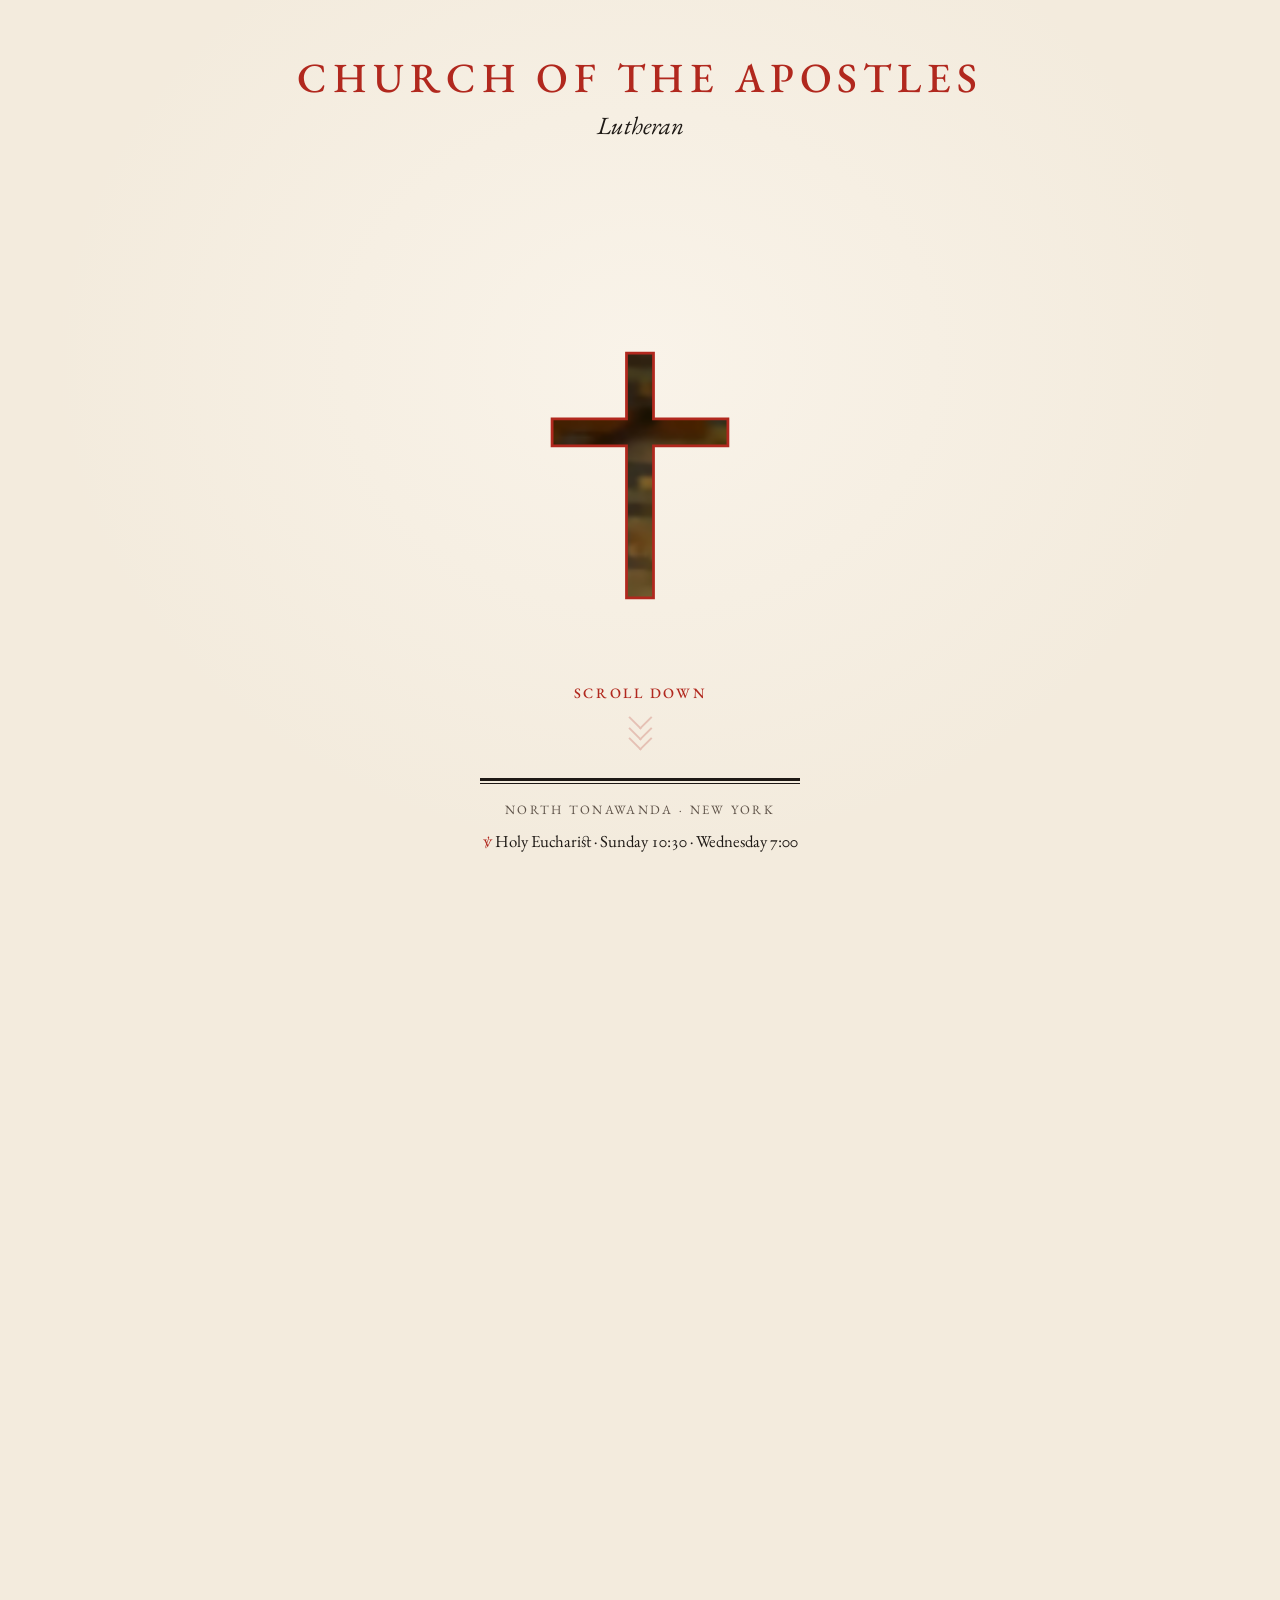
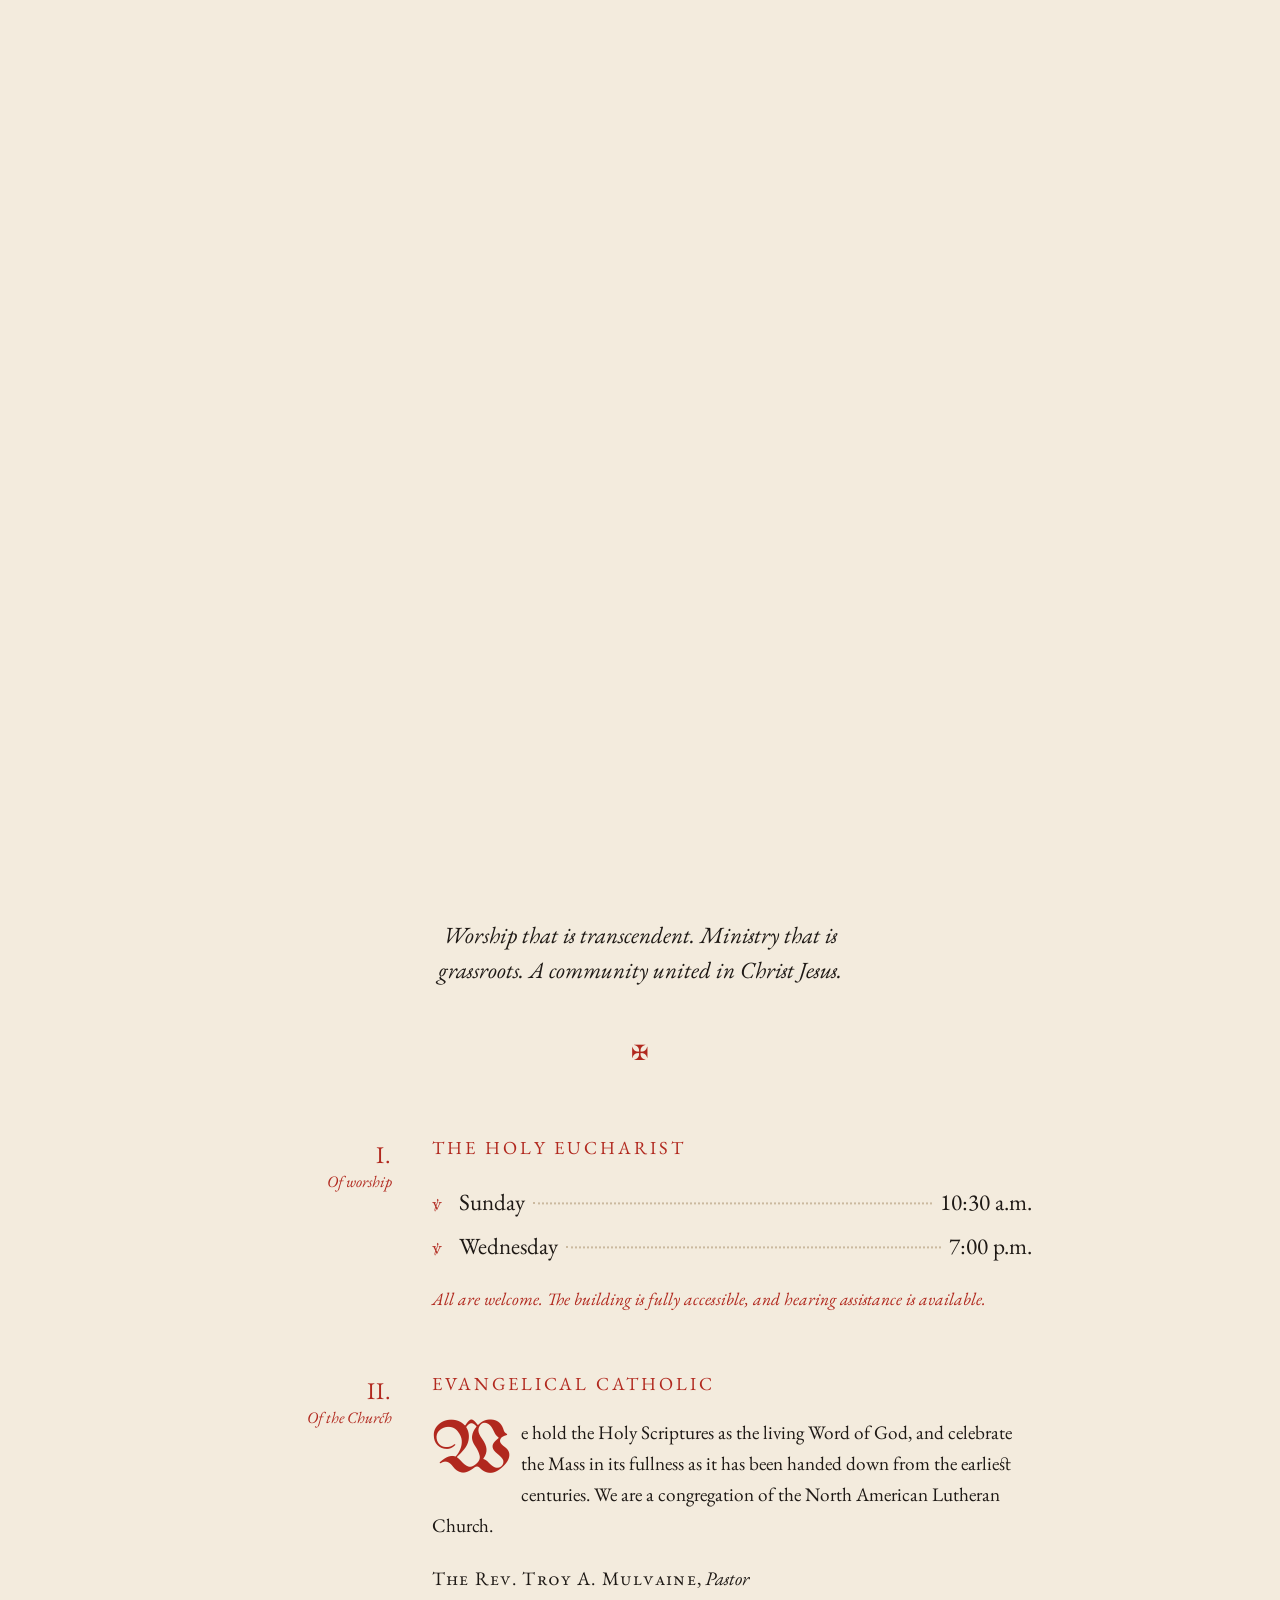
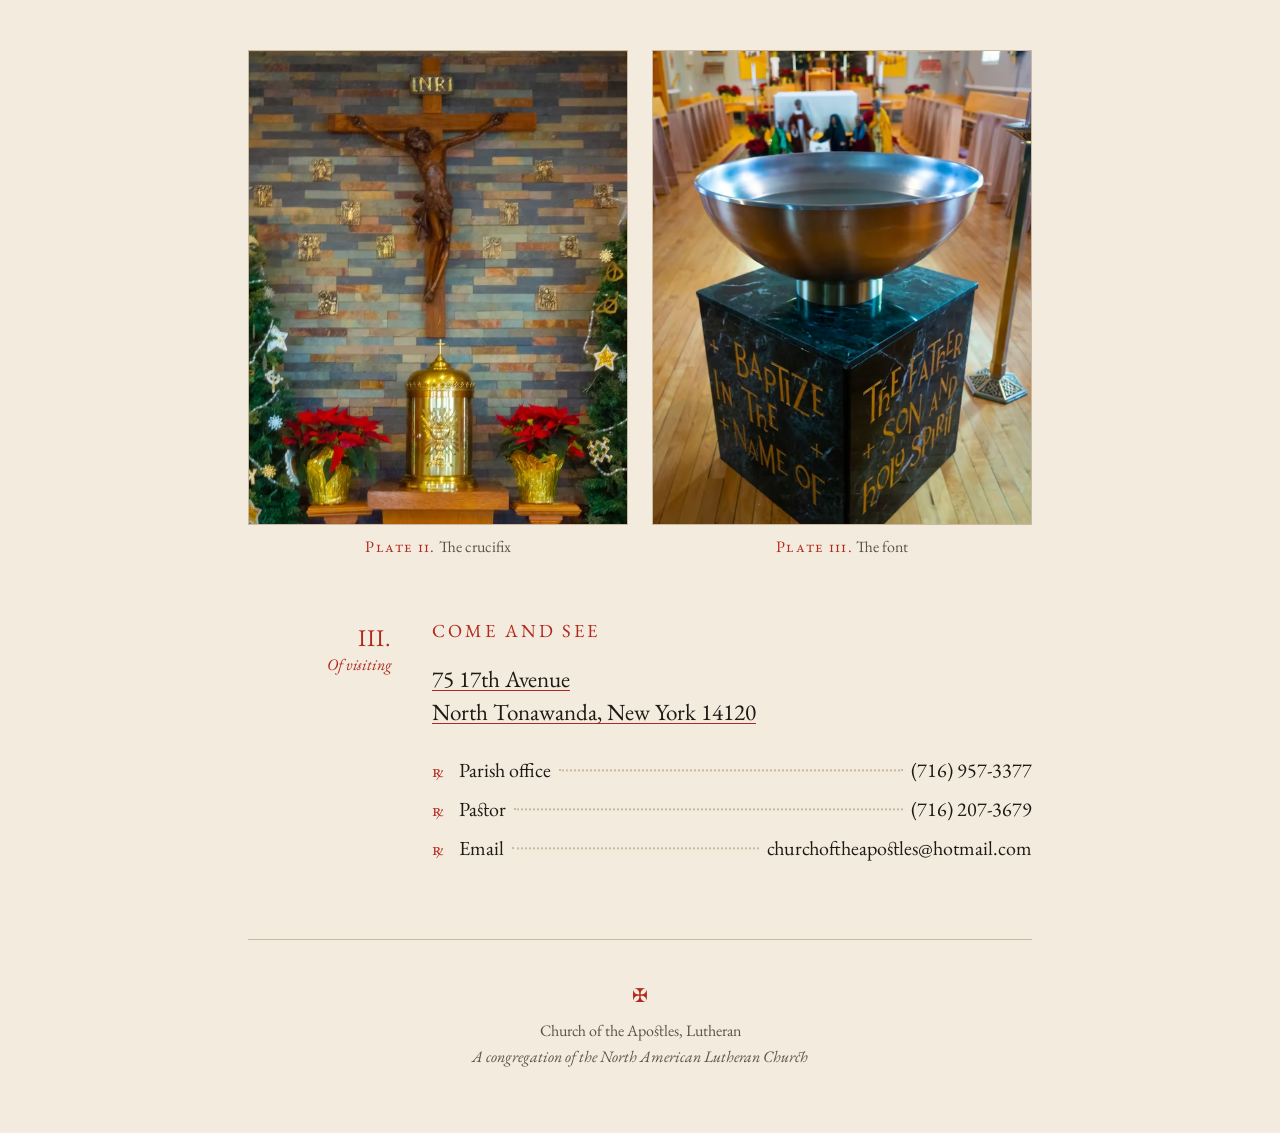
==== docs/index.html @ 6b9f3653 "Church of the Apostles site: Rubric design with cross reveal Single static page served by GitHub Pag" ====
<!doctype html>
<html lang="en">
<head>
<meta charset="utf-8">
<meta name="viewport" content="width=device-width, initial-scale=1">
<title>Church of the Apostles, Lutheran · North Tonawanda, NY</title>
<meta name="description" content="An Evangelical Catholic congregation of the North American Lutheran Church in North Tonawanda, New York. Holy Eucharist Sundays at 10:30 a.m. and Wednesdays at 7:00 p.m.">
<meta name="theme-color" content="#f3ebdd">
<link rel="canonical" href="https://jcontan.github.io/church-of-the-apostles/">

<meta property="og:type" content="website">
<meta property="og:site_name" content="Church of the Apostles, Lutheran">
<meta property="og:title" content="Church of the Apostles, Lutheran">
<meta property="og:description" content="Holy Eucharist Sundays at 10:30 a.m. and Wednesdays at 7:00 p.m. 75 17th Avenue, North Tonawanda, New York.">
<meta property="og:url" content="https://jcontan.github.io/church-of-the-apostles/">
<meta property="og:image" content="https://jcontan.github.io/church-of-the-apostles/og-image.jpg">
<meta property="og:image:width" content="1200">
<meta property="og:image:height" content="630">
<meta property="og:image:alt" content="A crucifix seen through a cross outlined in red">
<meta name="twitter:card" content="summary_large_image">

<link rel="icon" href="favicon.svg" type="image/svg+xml">
<link rel="apple-touch-icon" href="apple-touch-icon.png">

<link rel="preconnect" href="https://fonts.googleapis.com">
<link rel="preconnect" href="https://fonts.gstatic.com" crossorigin>
<link href="https://fonts.googleapis.com/css2?family=EB+Garamond:ital,wght@0,400;0,500;0,600;1,400&family=UnifrakturMaguntia&display=swap" rel="stylesheet">
<link rel="stylesheet" href="styles.css">
<script>document.documentElement.classList.add('js')</script>

<script type="application/ld+json">
{
  "@context": "https://schema.org",
  "@type": "Church",
  "name": "Church of the Apostles, Lutheran",
  "description": "An Evangelical Catholic congregation of the North American Lutheran Church. Holy Eucharist Sundays at 10:30 a.m. and Wednesdays at 7:00 p.m.",
  "url": "https://jcontan.github.io/church-of-the-apostles/",
  "image": "https://jcontan.github.io/church-of-the-apostles/images/sanctuary-2000.jpg",
  "telephone": "+1-716-957-3377",
  "email": "churchoftheapostles@hotmail.com",
  "address": {
    "@type": "PostalAddress",
    "streetAddress": "75 17th Avenue",
    "addressLocality": "North Tonawanda",
    "addressRegion": "NY",
    "postalCode": "14120",
    "addressCountry": "US"
  },
  "employee": { "@type": "Person", "name": "The Rev. Troy A. Mulvaine", "jobTitle": "Pastor", "telephone": "+1-716-207-3679" },
  "memberOf": { "@type": "Organization", "name": "North American Lutheran Church", "url": "https://thenalc.org" }
}
</script>
</head>
<body>

<section class="reveal" aria-label="Church of the Apostles, Lutheran">
  <div class="stage">
    <div class="rule-x" aria-hidden="true"></div>
    <div class="window">
      <picture>
        <source type="image/avif" srcset="images/sanctuary-1200.avif 1200w, images/sanctuary-2000.avif 2000w, images/sanctuary-2800.avif 2800w" sizes="100vw">
        <source type="image/webp" srcset="images/sanctuary-1200.webp 1200w, images/sanctuary-2000.webp 2000w, images/sanctuary-2800.webp 2800w" sizes="100vw">
        <img src="images/sanctuary-2000.jpg" srcset="images/sanctuary-1200.jpg 1200w, images/sanctuary-2000.jpg 2000w, images/sanctuary-2800.jpg 2800w" sizes="100vw" alt="The sanctuary of Church of the Apostles, seen through a cross" fetchpriority="high">
      </picture>
    </div>
    <header class="tp top">
      <h1>Church of the Apostles</h1>
      <div class="lutheran">Lutheran</div>
    </header>
    <div class="tp bottom">
      <a class="hint" href="#begin"><span>Scroll down</span><span class="chev" aria-hidden="true"><i></i><i></i><i></i></span></a>
      <div class="rules"></div>
      <div class="place">North Tonawanda · New York</div>
      <div class="hours"><span class="v">℣</span> Holy Eucharist · Sunday 10:30 · Wednesday 7:00</div>
    </div>
    <div class="plate-cap" aria-hidden="true"><b>Plate i.</b> The sanctuary</div>
  </div>
</section>

<main class="page">
  <p class="verse full fade" id="begin">Worship that is transcendent. Ministry that is grassroots. A community united in Christ Jesus.</p>
  <div class="fleuron full" aria-hidden="true">✠</div>

  <div class="margin" aria-hidden="true"><span class="num">I.</span>Of worship</div>
  <section class="block fade">
    <h2>The Holy Eucharist</h2>
    <ul class="ordo">
      <li><span class="v" aria-hidden="true">℣</span>Sunday<span class="lead"></span><span class="t">10:30 a.m.</span></li>
      <li><span class="v" aria-hidden="true">℣</span>Wednesday<span class="lead"></span><span class="t">7:00 p.m.</span></li>
    </ul>
    <p class="rubric">All are welcome. The building is fully accessible, and hearing assistance is available.</p>
  </section>

  <div class="margin" aria-hidden="true"><span class="num">II.</span>Of the Church</div>
  <section class="block fade">
    <h2>Evangelical Catholic</h2>
    <p class="initial">We hold the Holy Scriptures as the living Word of God, and celebrate the Mass in its fullness as it has been handed down from the earliest centuries. We are a congregation of the North American Lutheran Church.</p>
    <p class="pastor"><span class="sc">The Rev. Troy A. Mulvaine</span>, <em>Pastor</em></p>
  </section>

  <div class="plates full fade">
    <figure>
      <picture>
        <source type="image/avif" srcset="images/crucifix-560.avif 560w, images/crucifix-900.avif 900w" sizes="(max-width: 720px) 50vw, 400px">
        <source type="image/webp" srcset="images/crucifix-560.webp 560w, images/crucifix-900.webp 900w" sizes="(max-width: 720px) 50vw, 400px">
        <img src="images/crucifix-900.jpg" srcset="images/crucifix-560.jpg 560w, images/crucifix-900.jpg 900w" sizes="(max-width: 720px) 50vw, 400px" width="900" height="1125" alt="The crucifix above the tabernacle" loading="lazy">
      </picture>
      <figcaption><b>Plate ii.</b> The crucifix</figcaption>
    </figure>
    <figure>
      <picture>
        <source type="image/avif" srcset="images/font-560.avif 560w, images/font-900.avif 900w" sizes="(max-width: 720px) 50vw, 400px">
        <source type="image/webp" srcset="images/font-560.webp 560w, images/font-900.webp 900w" sizes="(max-width: 720px) 50vw, 400px">
        <img src="images/font-900.jpg" srcset="images/font-560.jpg 560w, images/font-900.jpg 900w" sizes="(max-width: 720px) 50vw, 400px" width="900" height="1125" alt="The baptismal font, inscribed “Baptize in the name of the Father, the Son and the Holy Spirit”" loading="lazy">
      </picture>
      <figcaption><b>Plate iii.</b> The font</figcaption>
    </figure>
  </div>

  <div class="margin" aria-hidden="true"><span class="num">III.</span>Of visiting</div>
  <section class="block fade">
    <h2>Come and See</h2>
    <address><a href="https://www.google.com/maps/search/?api=1&amp;query=75+17th+Avenue+North+Tonawanda+NY+14120">75 17th Avenue<br>North Tonawanda, New York 14120</a></address>
    <ul class="ordo contact">
      <li><span class="v" aria-hidden="true">℟</span>Parish office<span class="lead"></span><a class="t" href="tel:+17169573377">(716) 957-3377</a></li>
      <li><span class="v" aria-hidden="true">℟</span>Pastor<span class="lead"></span><a class="t" href="tel:+17162073679">(716) 207-3679</a></li>
      <li><span class="v" aria-hidden="true">℟</span>Email<span class="lead"></span><a class="t" href="mailto:churchoftheapostles@hotmail.com">churchoftheapostles@hotmail.com</a></li>
    </ul>
  </section>

  <footer class="colophon full">
    <span class="r" aria-hidden="true">✠</span>
    Church of the Apostles, Lutheran<br>
    <em>A congregation of the North American Lutheran Church</em>
  </footer>
</main>

<script src="script.js"></script>
</body>
</html>
---- docs/styles.css ----
:root {
  --paper: #f3ebdd;
  --ink: #1e1915;
  --soft: #5e5248;
  --red: #b1281e;
  --rule: #cbb99f;
  /* The cross, and the same cross grown 1.6 units on every side for its red rule */
  --cross: url("data:image/svg+xml,%3Csvg xmlns='http://www.w3.org/2000/svg' viewBox='-2 -2 104 144'%3E%3Cpath d='M43 0h14v38h43v14H57v88H43V52H0V38h43z'/%3E%3C/svg%3E");
  --cross-rule: url("data:image/svg+xml,%3Csvg xmlns='http://www.w3.org/2000/svg' viewBox='-2 -2 104 144'%3E%3Cpath d='M41.4 -1.6H58.6V36.4H101.6V53.6H58.6V141.6H41.4V53.6H-1.6V36.4H41.4z'/%3E%3C/svg%3E");
}
* { box-sizing: border-box; margin: 0; }
html { -webkit-text-size-adjust: 100%; }
@media (prefers-reduced-motion: no-preference) { html { scroll-behavior: smooth; } }
body {
  background: var(--paper);
  color: var(--ink);
  font: 400 1.2rem/1.62 "EB Garamond", Georgia, serif;
  font-variant-numeric: oldstyle-nums;
  font-feature-settings: "liga", "dlig";
}
img { display: block; width: 100%; height: auto; }
picture { display: block; }
a:focus-visible { outline: 2px solid var(--red); outline-offset: 3px; }
a { color: inherit; text-decoration-color: var(--red); text-underline-offset: 3px; text-decoration-thickness: 1px; }
.r { color: var(--red); }
.sc { font-variant: small-caps; letter-spacing: .06em; }

/* ---------- The opening: a title page with a cross cut through it ---------- */
.reveal { height: 270vh; position: relative; }
.stage {
  position: sticky; top: 0; height: 100vh; height: 100svh; overflow: hidden;
  background: var(--paper) radial-gradient(ellipse at 50% 40%, #f9f3e9 0%, transparent 65%);
}
.rule-x, .window {
  position: absolute; inset: 0;
  -webkit-mask-position: center 54%; mask-position: center 54%;
  -webkit-mask-repeat: no-repeat; mask-repeat: no-repeat;
  -webkit-mask-size: var(--m, 20vmin) auto; mask-size: var(--m, 20vmin) auto;
}
.rule-x { background: var(--red); -webkit-mask-image: var(--cross-rule); mask-image: var(--cross-rule); }
.window { -webkit-mask-image: var(--cross); mask-image: var(--cross); }
.window picture { width: 100%; height: 100%; }
.window img { width: 100%; height: 100%; object-fit: cover; object-position: 30% 40%; transform-origin: 0 0; will-change: transform; }

.tp { position: absolute; left: 0; right: 0; text-align: center; padding: 0 1.25rem; z-index: 2; }
.tp.top { top: clamp(1.75rem, 6vh, 3.5rem); }
.tp.top h1 {
  font-weight: 500; font-size: clamp(1.55rem, 4.2vw, 2.6rem); line-height: 1.15;
  letter-spacing: .14em; text-transform: uppercase; color: var(--red);
}
.tp.top .lutheran { font-style: italic; font-size: clamp(1.25rem, 2.6vw, 1.55rem); margin-top: .2rem; }
.tp.bottom { bottom: clamp(1.5rem, 5vh, 3rem); }
.rules { margin: 0 auto 1rem; width: min(20rem, 64%); border-top: 3px solid var(--ink); border-bottom: 1px solid var(--ink); height: 6px; }
.tp.bottom .place { letter-spacing: .18em; text-transform: uppercase; font-size: .8rem; color: var(--soft); }
.tp.bottom .hours { margin-top: .45rem; font-size: 1.05rem; }
.tp.bottom .hours .v { color: var(--red); }
/* Scroll hint: words, then three chevrons that cascade downward in turn */
.hint {
  display: inline-flex; flex-direction: column; align-items: center; gap: .5rem;
  margin: 0 auto 1.2rem; color: var(--red); text-decoration: none;
  font-size: .9rem; letter-spacing: .18em; text-transform: uppercase; font-weight: 500;
}
.hint .chev { display: flex; flex-direction: column; align-items: center; height: 2.9rem; padding-top: .2rem; }
.hint .chev i {
  display: block; width: 1.05rem; height: 1.05rem; margin-top: -.4rem;
  border-right: 2.5px solid var(--red); border-bottom: 2.5px solid var(--red);
  transform: rotate(45deg); opacity: .22; animation: cascade 1.6s ease-in-out infinite;
}
.hint .chev i:nth-child(2) { animation-delay: .18s; }
.hint .chev i:nth-child(3) { animation-delay: .36s; }
@keyframes cascade {
  0%, 60%, 100% { opacity: .22; transform: translateY(0) rotate(45deg); }
  30%           { opacity: 1;   transform: translateY(.3rem) rotate(45deg); }
}
.plate-cap {
  position: absolute; left: 50%; bottom: 1.25rem; transform: translateX(-50%); z-index: 2;
  background: var(--paper); padding: .35rem 1rem; font-size: 1rem; color: var(--soft); white-space: nowrap; opacity: 0;
}
.plate-cap b { font-weight: 400; color: var(--red); font-variant: small-caps; letter-spacing: .08em; }

/* ---------- The page: a text column with a margin for rubrics ---------- */
.page {
  max-width: 52rem; margin: 0 auto; padding: 0 1.5rem;
  display: grid; grid-template-columns: 9rem minmax(0, 1fr); column-gap: 2.5rem;
}
.page > * { grid-column: 2; }
.page > .full { grid-column: 1 / -1; }
.margin {
  grid-column: 1; text-align: right; color: var(--red);
  font-style: italic; font-size: 1rem; line-height: 1.35; padding-top: .35rem;
}
.margin .num { display: block; font-style: normal; font-size: 1.5rem; letter-spacing: .04em; }

.verse { text-align: center; font-style: italic; font-size: 1.45rem; line-height: 1.5; margin: 0 auto; padding: 5.5rem 0 1rem; max-width: 30rem; }
.fleuron { text-align: center; color: var(--red); font-size: 1.3rem; margin: 2rem 0 4rem; }

.block { padding-bottom: 3.5rem; }
h2 { font-weight: 400; font-size: 1.15rem; letter-spacing: .16em; text-transform: uppercase; color: var(--red); margin-bottom: 1.1rem; }

.ordo { list-style: none; padding: 0; }
.ordo li { display: flex; align-items: baseline; gap: .5rem; font-size: 1.45rem; padding: .2rem 0; }
.ordo .v { color: var(--red); font-size: 1.1rem; width: 1.2rem; flex: none; }
.ordo .lead { flex: 1; border-bottom: 2px dotted var(--rule); transform: translateY(-.35rem); }
.ordo .t { font-variant-numeric: lining-nums; }
.rubric { color: var(--red); font-style: italic; margin-top: 1rem; font-size: 1.1rem; }

.initial::first-letter {
  float: left; font-family: "UnifrakturMaguntia", serif; color: var(--red);
  font-size: 4.6rem; line-height: .82; padding: .32rem .55rem 0 0;
}
.pastor { margin-top: 1.4rem; }

.plates { display: grid; grid-template-columns: 1fr 1fr; gap: 1.5rem; margin-bottom: 3.5rem; }
.plates figure img { aspect-ratio: 4 / 5; object-fit: cover; border: 1px solid var(--rule); }
.plates figcaption { text-align: center; font-size: 1rem; margin-top: .55rem; color: var(--soft); }
.plates figcaption b { font-weight: 400; color: var(--red); font-variant: small-caps; letter-spacing: .08em; }

address { font-style: normal; font-size: 1.45rem; line-height: 1.4; font-variant-numeric: lining-nums; }
.contact { margin-top: 1.4rem; }
.contact li { font-size: 1.25rem; flex-wrap: wrap; }
.contact .lead { min-width: 1.5rem; }
.contact a.t { margin-left: auto; text-decoration: none; }
.contact a.t:hover { color: var(--red); }

.colophon {
  text-align: center; padding: 2.5rem 0 4rem; margin-top: 1rem; color: var(--soft); font-size: 1rem;
  border-top: 1px solid var(--rule);
}
.colophon .r { font-size: 1.2rem; display: block; margin-bottom: .4rem; }

/* Gentle arrival for the page below */
.js .fade { opacity: 0; transform: translateY(12px); transition: opacity 1.2s ease, transform 1.2s ease; }
.js .fade.in { opacity: 1; transform: none; }

@media (prefers-reduced-motion: reduce) {
  .reveal { height: auto; }
  .stage { position: relative; }
  .js .fade { opacity: 1; transform: none; transition: none; }
  .hint .chev i { animation: none; opacity: 1; }
}

@media (max-width: 720px) {
  body { font-size: 1.125rem; }
  .rule-x, .window { -webkit-mask-size: var(--m, 30vmin) auto; mask-size: var(--m, 30vmin) auto; -webkit-mask-position: center 50%; mask-position: center 50%; }
  .page { grid-template-columns: minmax(0, 1fr); padding: 0 1.25rem; }
  .page > *, .margin { grid-column: 1; }
  .margin { text-align: left; padding: 0 0 .4rem; }
  .margin .num { display: inline; font-size: 1.1rem; margin-right: .4rem; }
  .verse { padding-top: 4rem; font-size: 1.3rem; }
  .ordo li { font-size: 1.25rem; }
  .plates { gap: .75rem; }
}
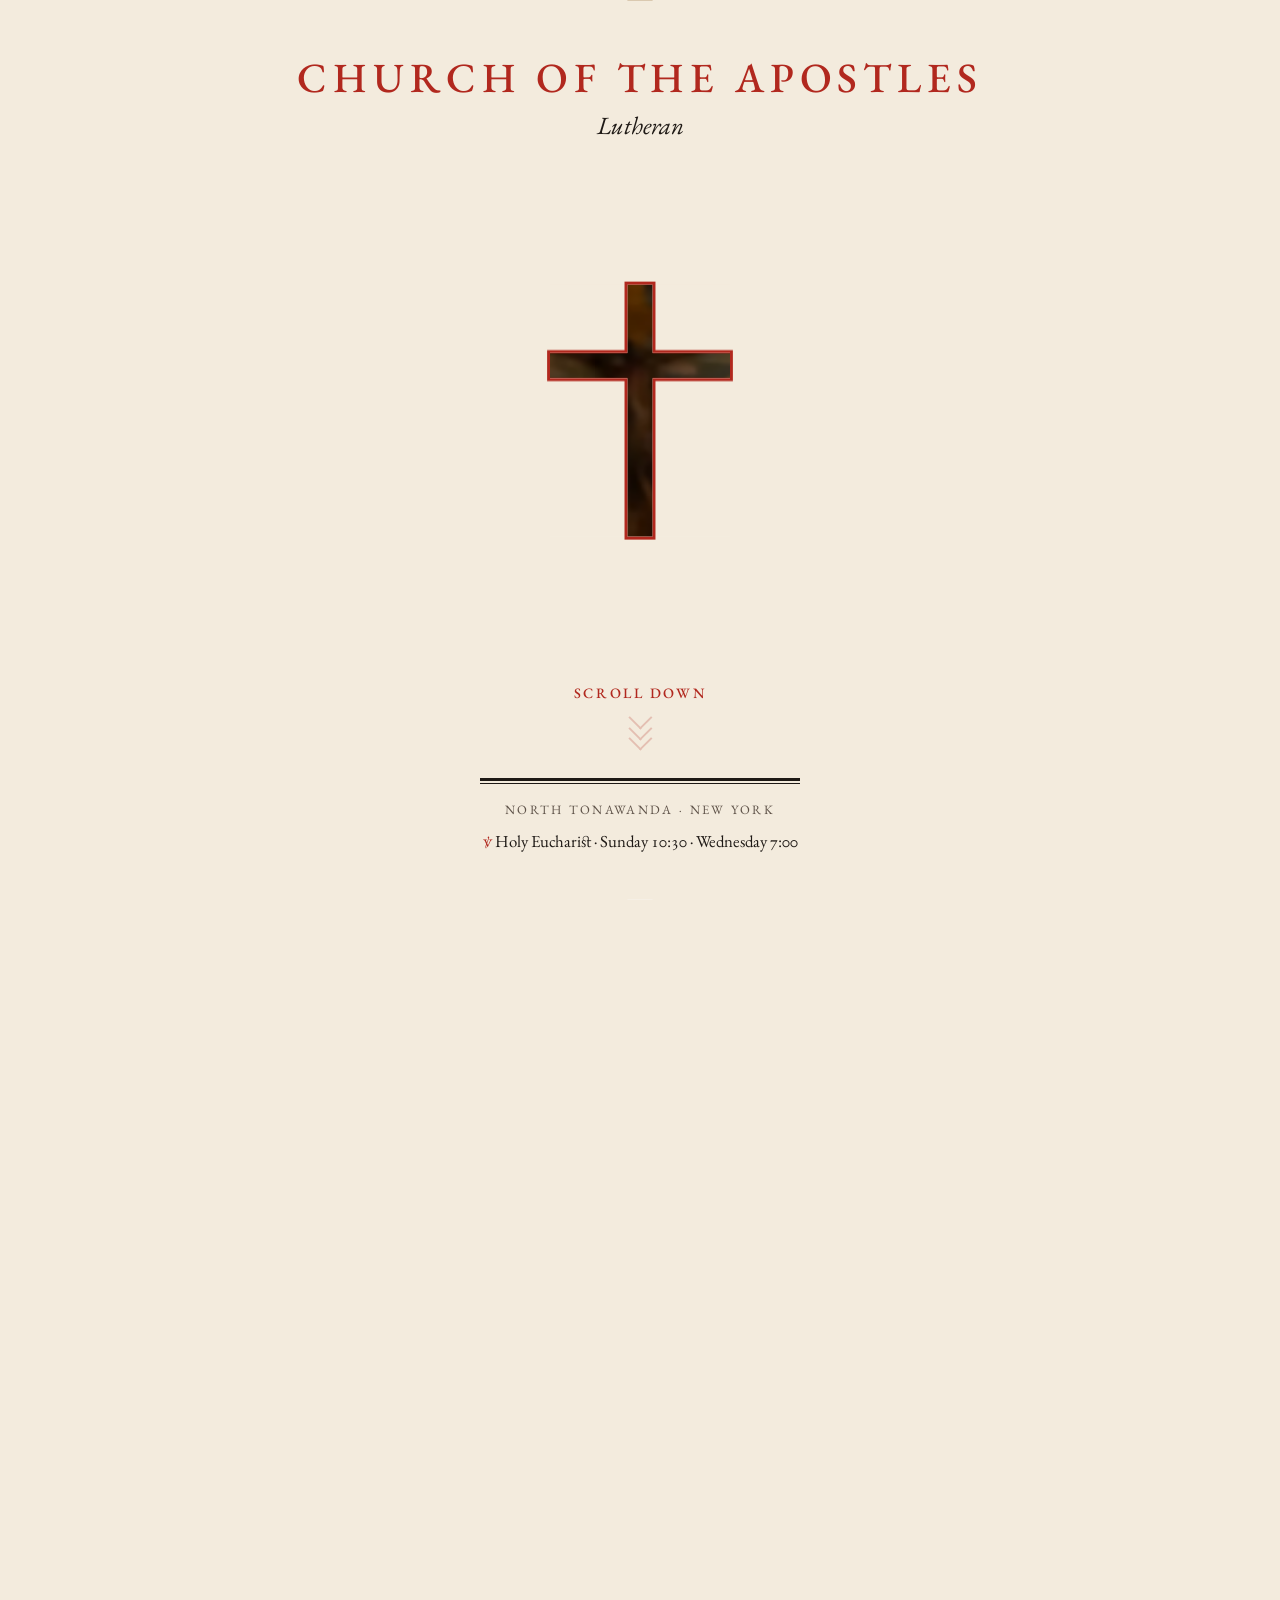
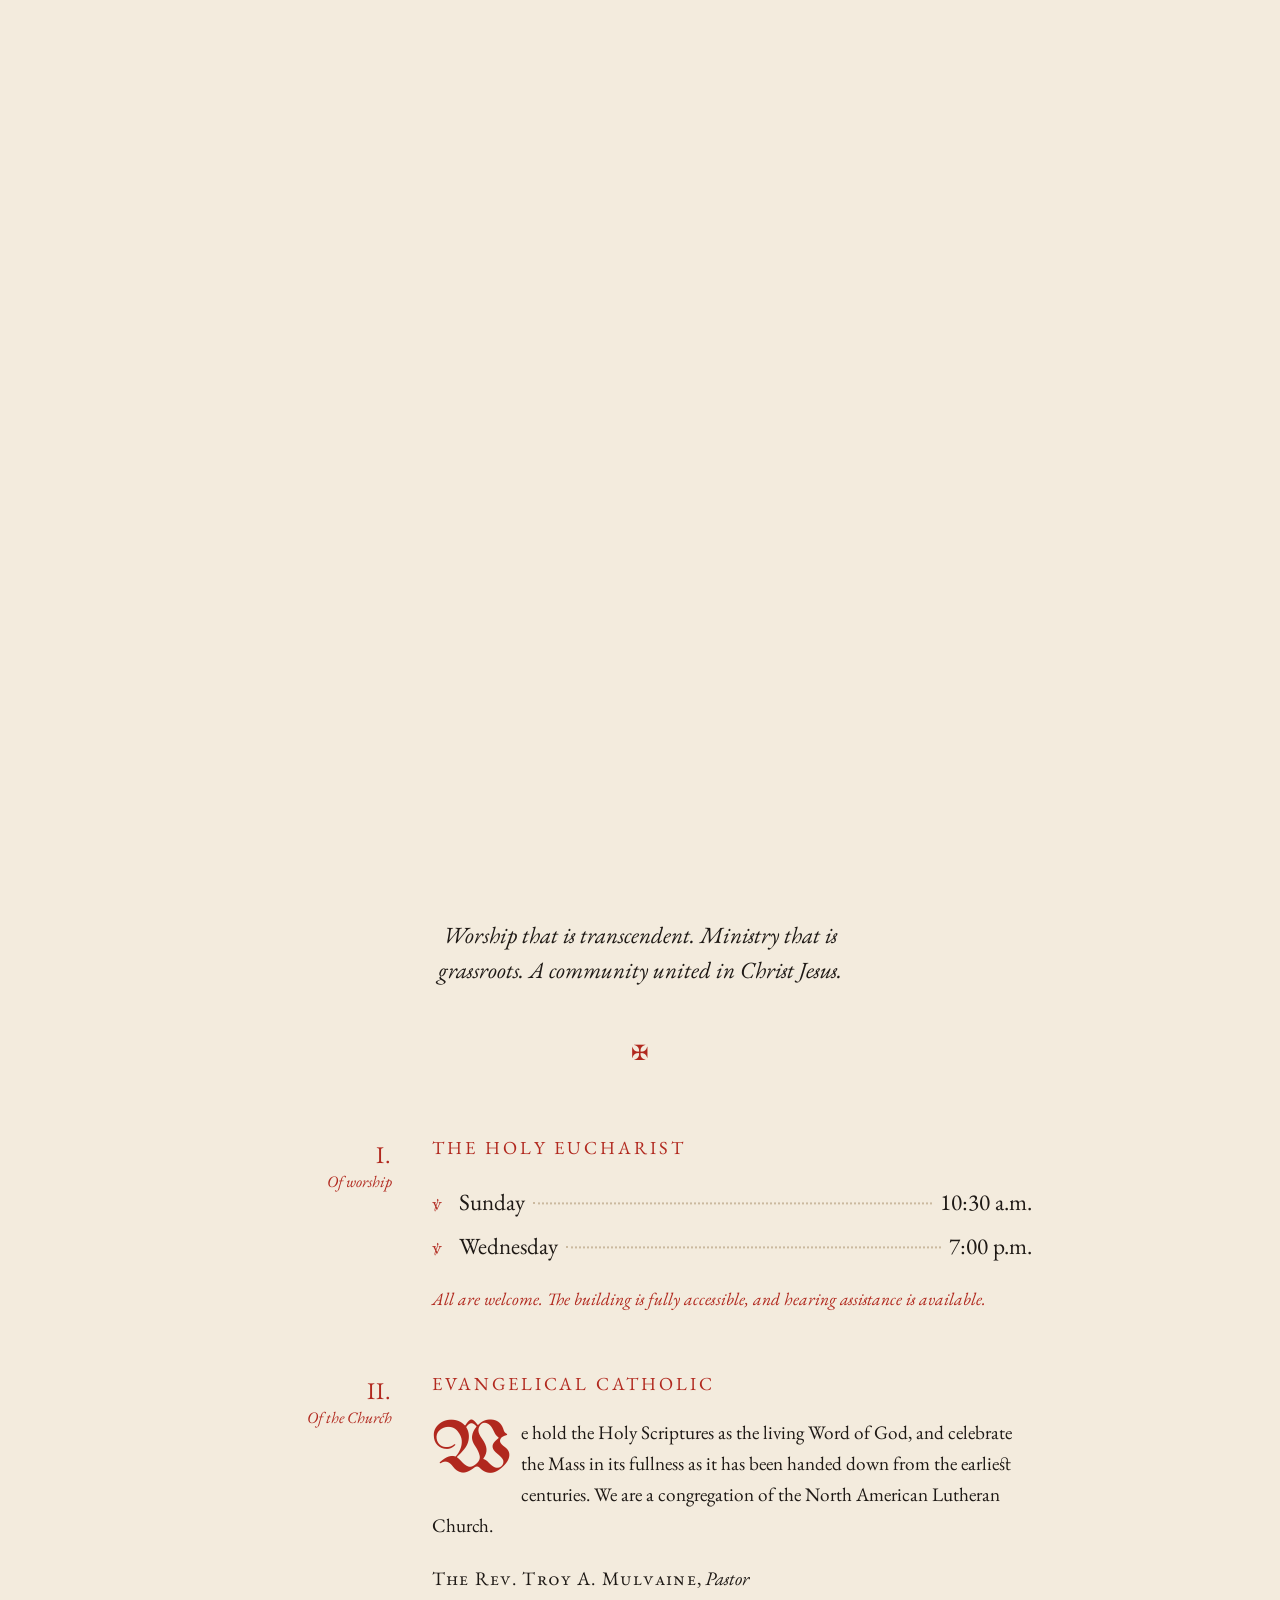
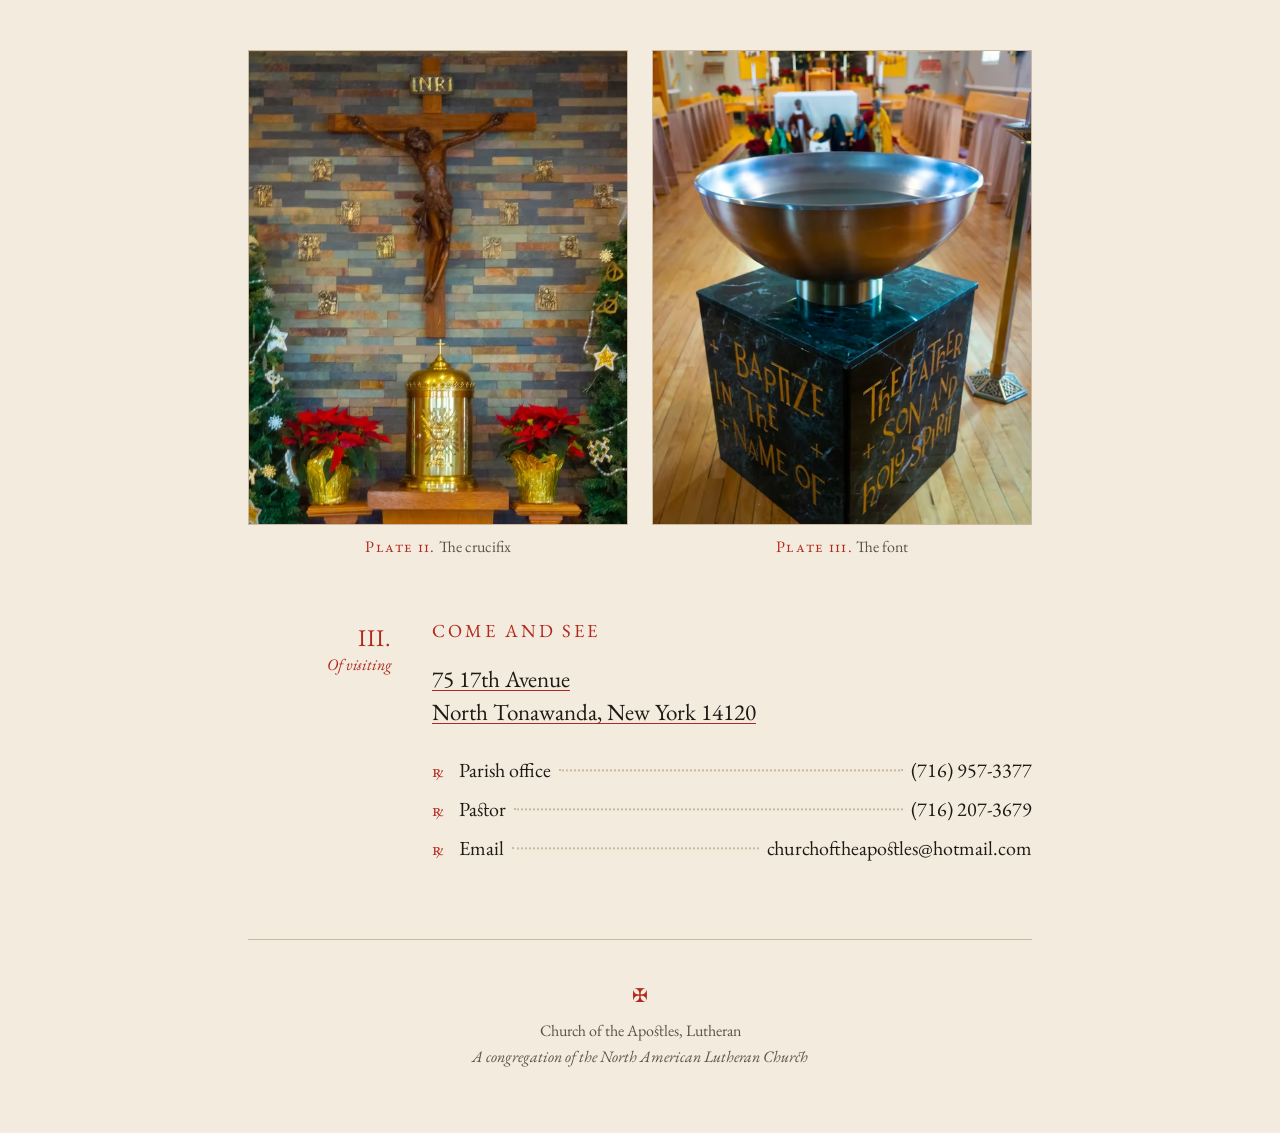
==== commit 08158a4d: "Smooth the cross reveal on iPhone and support older and smaller phones - Replace the animated CSS ma" ====
--- a/docs/index.html
+++ b/docs/index.html
@@ -26,7 +26,7 @@
 <link rel="preconnect" href="https://fonts.gstatic.com" crossorigin>
 <link href="https://fonts.googleapis.com/css2?family=EB+Garamond:ital,wght@0,400;0,500;0,600;1,400&family=UnifrakturMaguntia&display=swap" rel="stylesheet">
 <link rel="stylesheet" href="styles.css">
-<script>document.documentElement.classList.add('js')</script>
+<script>if ('IntersectionObserver' in window && 'requestAnimationFrame' in window) document.documentElement.className += ' js';</script>
 
 <script type="application/ld+json">
 {
@@ -55,7 +55,6 @@
 
 <section class="reveal" aria-label="Church of the Apostles, Lutheran">
   <div class="stage">
-    <div class="rule-x" aria-hidden="true"></div>
     <div class="window">
       <picture>
         <source type="image/avif" srcset="images/sanctuary-1200.avif 1200w, images/sanctuary-2000.avif 2000w, images/sanctuary-2800.avif 2800w" sizes="100vw">
@@ -63,6 +62,9 @@
         <img src="images/sanctuary-2000.jpg" srcset="images/sanctuary-1200.jpg 1200w, images/sanctuary-2000.jpg 2000w, images/sanctuary-2800.jpg 2800w" sizes="100vw" alt="The sanctuary of Church of the Apostles, seen through a cross" fetchpriority="high">
       </picture>
     </div>
+    <div class="still-mark" aria-hidden="true">✠</div>
+    <div class="paper" aria-hidden="true"><i></i><i></i><i></i><i></i><i></i><i></i><i></i><i></i></div>
+    <svg class="rule-x" viewBox="0 0 100 140" aria-hidden="true"><path d="M42.2 -.8H57.8V37.2H100.8V52.8H57.8V140.8H42.2V52.8H-.8V37.2H42.2z" fill="none" stroke="#b1281e" stroke-width="1.6"/></svg>
     <header class="tp top">
       <h1>Church of the Apostles</h1>
       <div class="lutheran">Lutheran</div>
--- a/docs/styles.css
+++ b/docs/styles.css
@@ -4,9 +4,6 @@
   --soft: #5e5248;
   --red: #b1281e;
   --rule: #cbb99f;
-  /* The cross, and the same cross grown 1.6 units on every side for its red rule */
-  --cross: url("data:image/svg+xml,%3Csvg xmlns='http://www.w3.org/2000/svg' viewBox='-2 -2 104 144'%3E%3Cpath d='M43 0h14v38h43v14H57v88H43V52H0V38h43z'/%3E%3C/svg%3E");
-  --cross-rule: url("data:image/svg+xml,%3Csvg xmlns='http://www.w3.org/2000/svg' viewBox='-2 -2 104 144'%3E%3Cpath d='M41.4 -1.6H58.6V36.4H101.6V53.6H58.6V141.6H41.4V53.6H-1.6V36.4H41.4z'/%3E%3C/svg%3E");
 }
 * { box-sizing: border-box; margin: 0; }
 html { -webkit-text-size-adjust: 100%; }
@@ -26,23 +23,29 @@
 .sc { font-variant: small-caps; letter-spacing: .06em; }
 
 /* ---------- The opening: a title page with a cross cut through it ---------- */
-.reveal { height: 270vh; position: relative; }
+/* Without the script (very old browsers) the opening is a plain one-screen title page */
+.reveal { height: 100vh; position: relative; }
+.js .reveal { height: 270vh; }
 .stage {
-  position: sticky; top: 0; height: 100vh; height: 100svh; overflow: hidden;
-  background: var(--paper) radial-gradient(ellipse at 50% 40%, #f9f3e9 0%, transparent 65%);
+  position: -webkit-sticky; position: sticky; top: 0; height: 100vh; height: 100svh; overflow: hidden;
+  background: var(--paper);
 }
-.rule-x, .window {
-  position: absolute; inset: 0;
-  -webkit-mask-position: center 54%; mask-position: center 54%;
-  -webkit-mask-repeat: no-repeat; mask-repeat: no-repeat;
-  -webkit-mask-size: var(--m, 20vmin) auto; mask-size: var(--m, 20vmin) auto;
-}
-.rule-x { background: var(--red); -webkit-mask-image: var(--cross-rule); mask-image: var(--cross-rule); }
-.window { -webkit-mask-image: var(--cross); mask-image: var(--cross); }
+/* The photo fills the stage. Eight paper panels sit on top and leave a cross-shaped opening.
+   script.js slides the panels apart with transforms only, so nothing repaints while scrolling. */
+.window { display: none; }
+.js .window { display: block; position: absolute; top: 0; right: 0; bottom: 0; left: 0; }
 .window picture { width: 100%; height: 100%; }
-.window img { width: 100%; height: 100%; object-fit: cover; object-position: 30% 40%; transform-origin: 0 0; will-change: transform; }
+.window img { width: 100%; height: 100%; object-fit: cover; object-position: 30% 40%; transform-origin: 0 0; will-change: transform; -webkit-backface-visibility: hidden; backface-visibility: hidden; }
+/* Shown instead of the cross on browsers too old for the effect */
+.still-mark { position: absolute; left: 0; right: 0; top: 46%; transform: translateY(-50%); text-align: center; color: var(--red); font-size: clamp(5rem, 24vmin, 9rem); line-height: 1; }
+.js .still-mark { display: none; }
+.paper { display: none; }
+.js .paper { display: block; position: absolute; top: 0; right: 0; bottom: 0; left: 0; pointer-events: none; }
+.paper i { position: absolute; left: 0; top: 0; background: var(--paper); will-change: transform; -webkit-backface-visibility: hidden; backface-visibility: hidden; }
+.rule-x { display: none; }
+.js .rule-x { display: block; position: absolute; left: 0; top: 0; overflow: visible; pointer-events: none; transform-origin: 0 0; will-change: transform, opacity; }
 
-.tp { position: absolute; left: 0; right: 0; text-align: center; padding: 0 1.25rem; z-index: 2; }
+.tp { position: absolute; left: 0; right: 0; text-align: center; padding: 0 1.25rem; z-index: 2; will-change: opacity; }
 .tp.top { top: clamp(1.75rem, 6vh, 3.5rem); }
 .tp.top h1 {
   font-weight: 500; font-size: clamp(1.55rem, 4.2vw, 2.6rem); line-height: 1.15;
@@ -133,7 +136,7 @@
 .js .fade.in { opacity: 1; transform: none; }
 
 @media (prefers-reduced-motion: reduce) {
-  .reveal { height: auto; }
+  .js .reveal { height: auto; }
   .stage { position: relative; }
   .js .fade { opacity: 1; transform: none; transition: none; }
   .hint .chev i { animation: none; opacity: 1; }
@@ -141,7 +144,6 @@
 
 @media (max-width: 720px) {
   body { font-size: 1.125rem; }
-  .rule-x, .window { -webkit-mask-size: var(--m, 30vmin) auto; mask-size: var(--m, 30vmin) auto; -webkit-mask-position: center 50%; mask-position: center 50%; }
   .page { grid-template-columns: minmax(0, 1fr); padding: 0 1.25rem; }
   .page > *, .margin { grid-column: 1; }
   .margin { text-align: left; padding: 0 0 .4rem; }
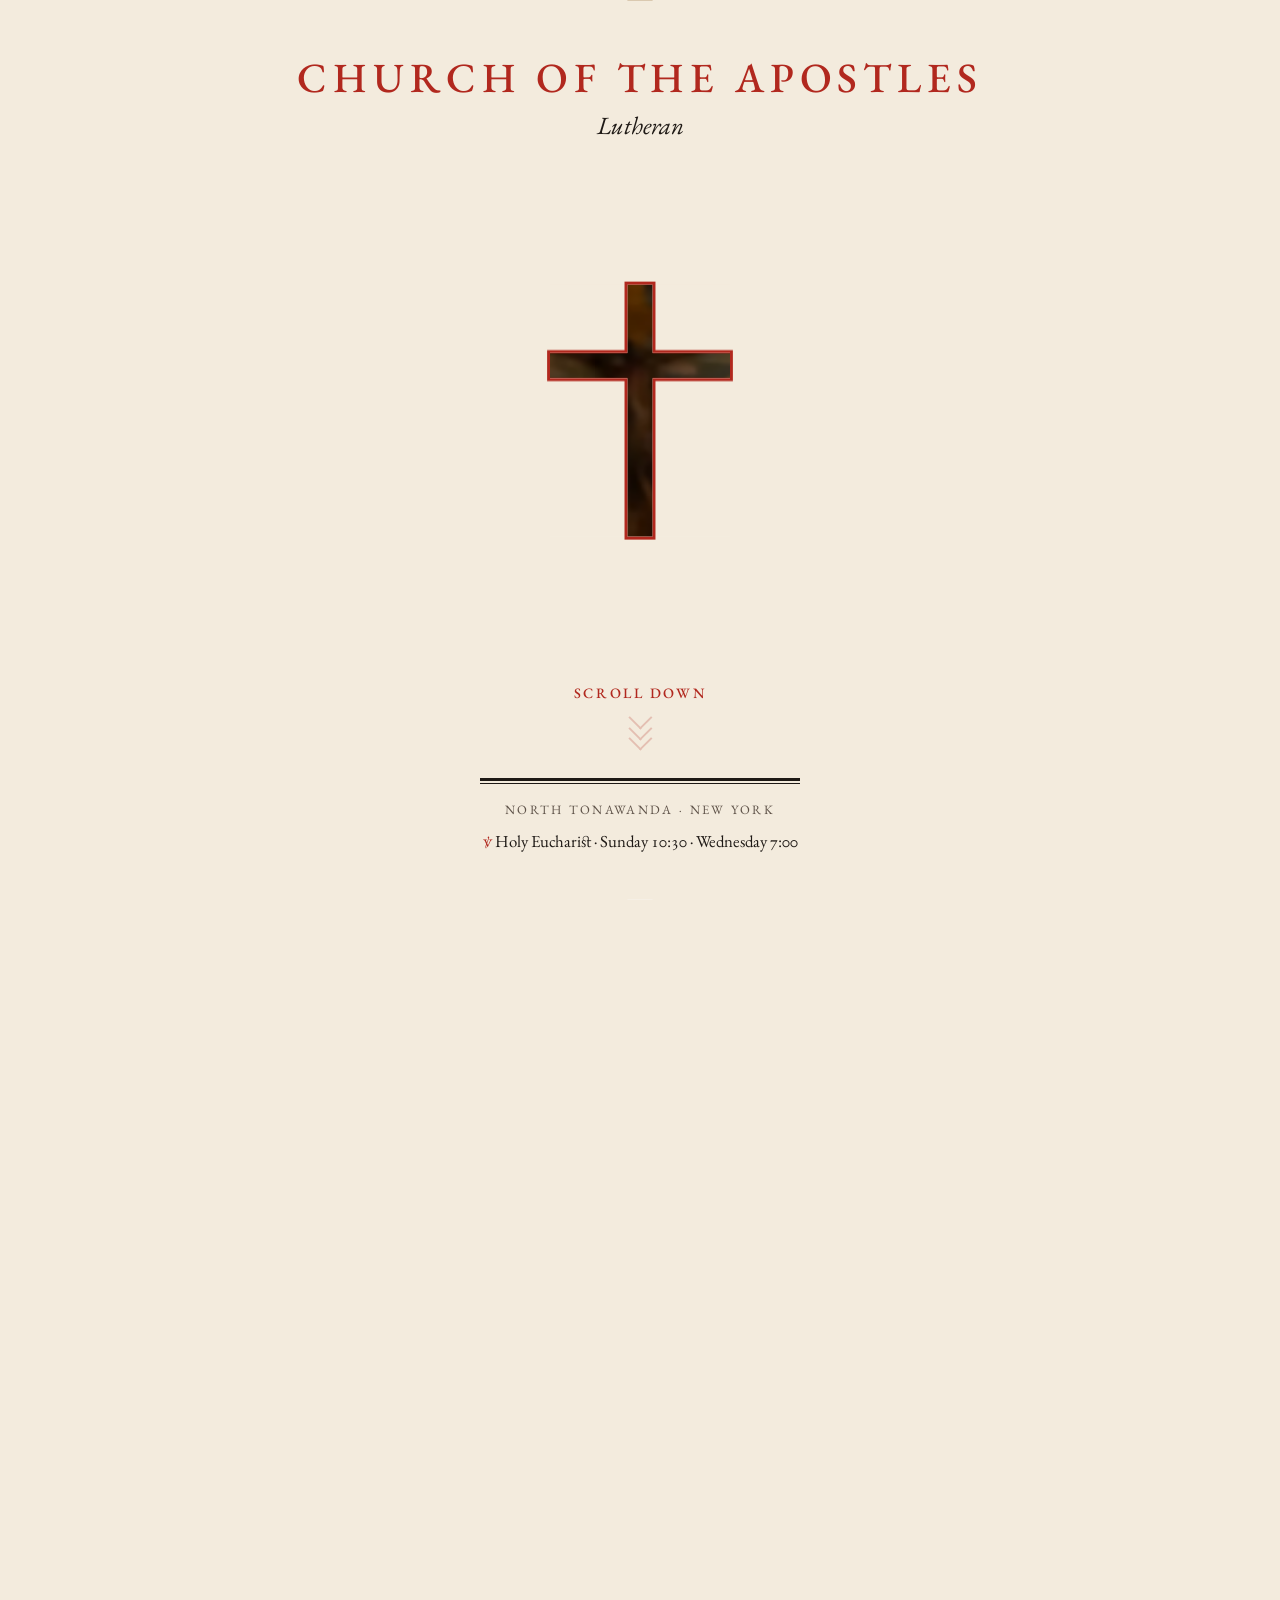
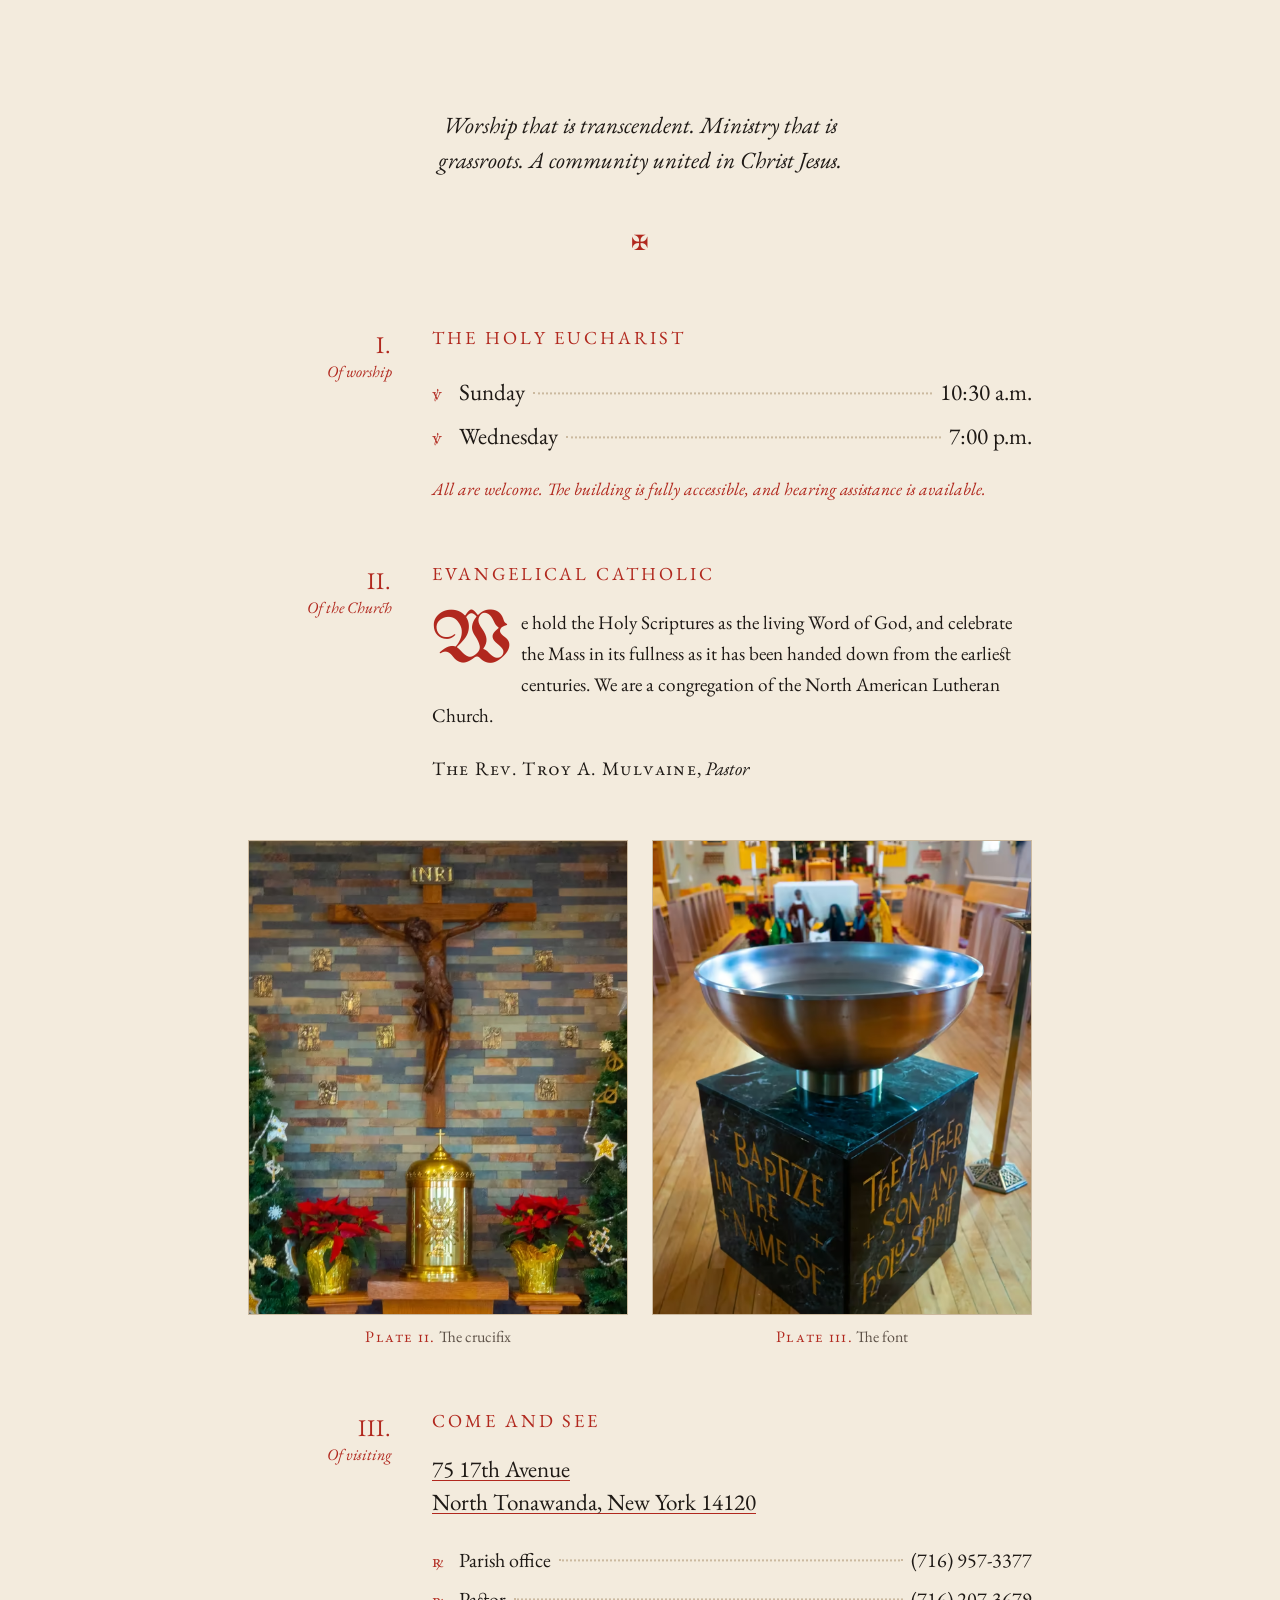
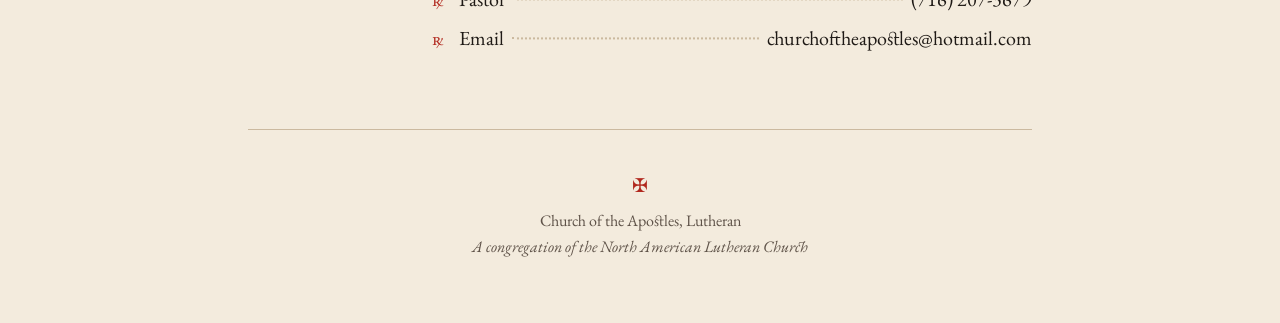
==== commit 28ea749a: "Speed up the cross reveal: shorter scroll, opens from the first scroll Co-Authored-By: Claude Opus 5" ====
--- a/docs/index.html
+++ b/docs/index.html
@@ -25,7 +25,7 @@
 <link rel="preconnect" href="https://fonts.googleapis.com">
 <link rel="preconnect" href="https://fonts.gstatic.com" crossorigin>
 <link href="https://fonts.googleapis.com/css2?family=EB+Garamond:ital,wght@0,400;0,500;0,600;1,400&family=UnifrakturMaguntia&display=swap" rel="stylesheet">
-<link rel="stylesheet" href="styles.css">
+<link rel="stylesheet" href="styles.css?v=3">
 <script>if ('IntersectionObserver' in window && 'requestAnimationFrame' in window) document.documentElement.className += ' js';</script>
 
 <script type="application/ld+json">
@@ -137,6 +137,6 @@
   </footer>
 </main>
 
-<script src="script.js"></script>
+<script src="script.js?v=3"></script>
 </body>
 </html>
--- a/docs/styles.css
+++ b/docs/styles.css
@@ -25,7 +25,7 @@
 /* ---------- The opening: a title page with a cross cut through it ---------- */
 /* Without the script (very old browsers) the opening is a plain one-screen title page */
 .reveal { height: 100vh; position: relative; }
-.js .reveal { height: 270vh; }
+.js .reveal { height: 180vh; }
 .stage {
   position: -webkit-sticky; position: sticky; top: 0; height: 100vh; height: 100svh; overflow: hidden;
   background: var(--paper);
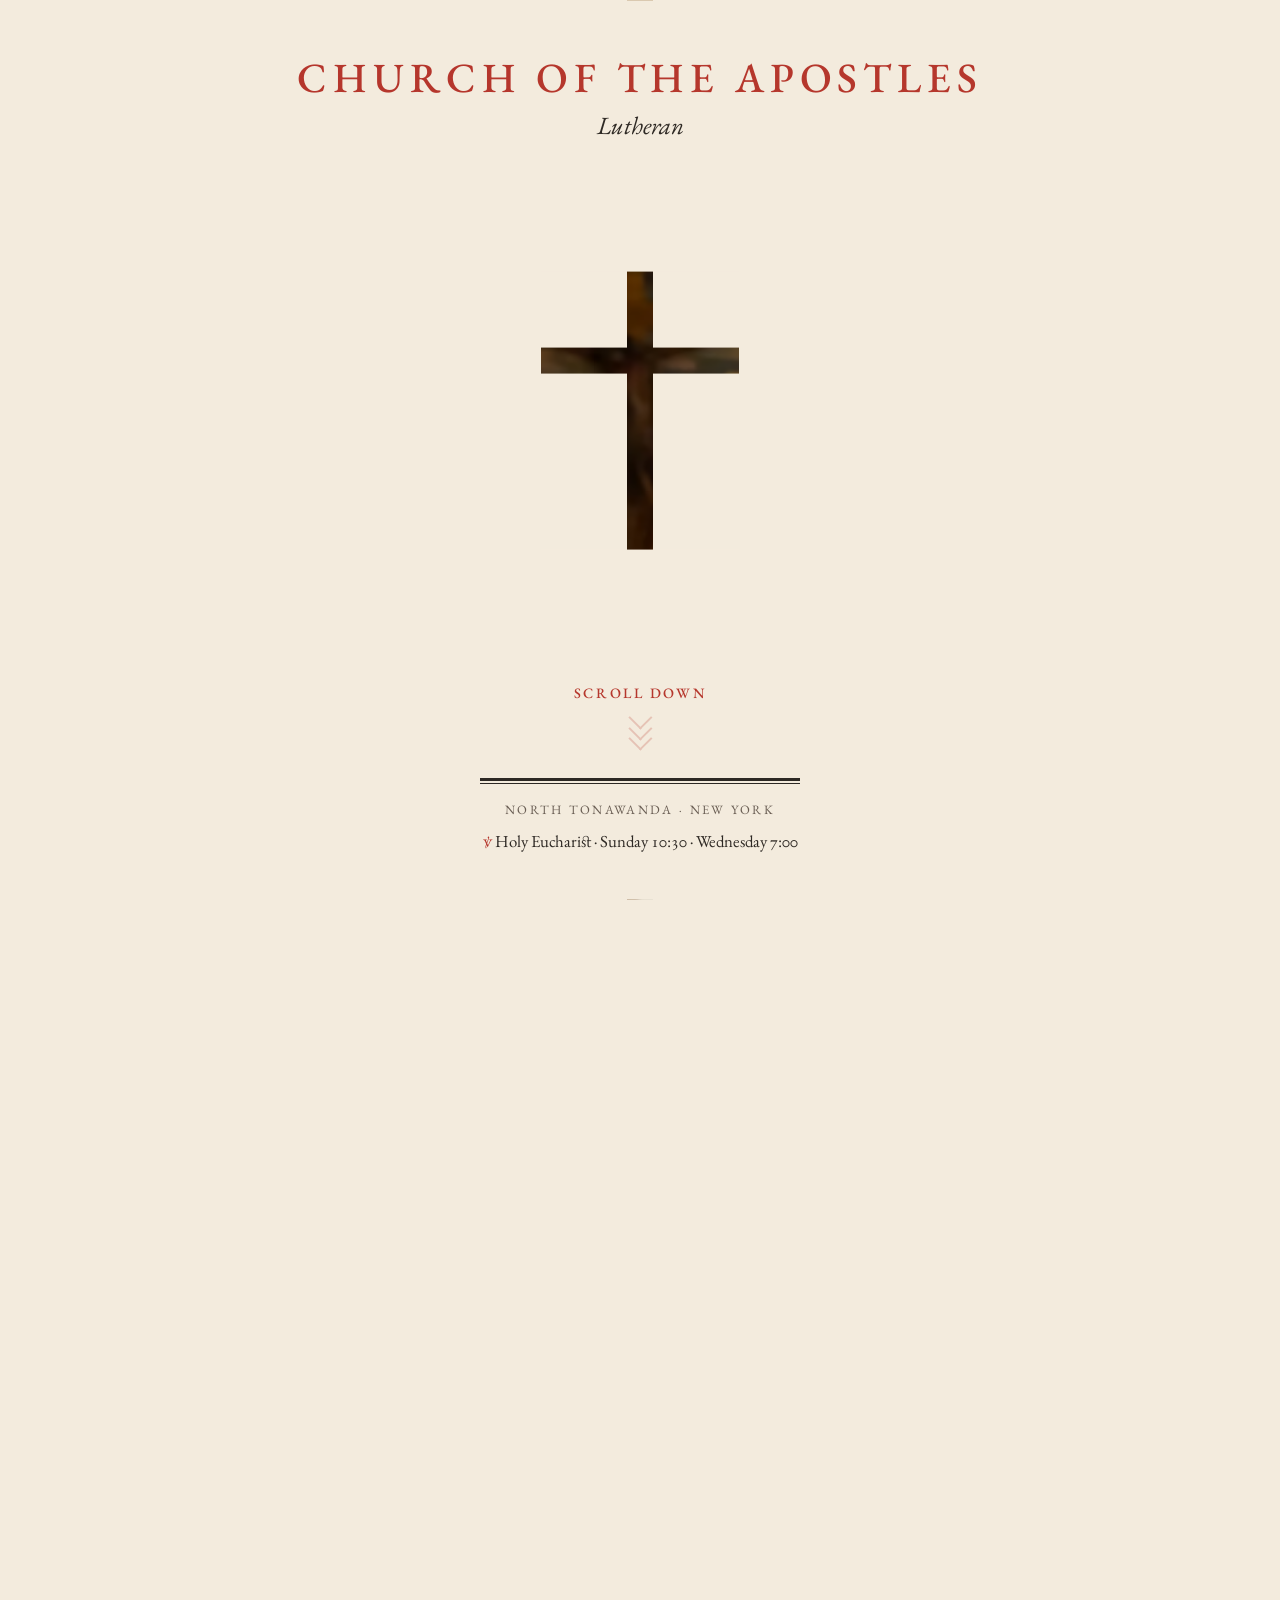
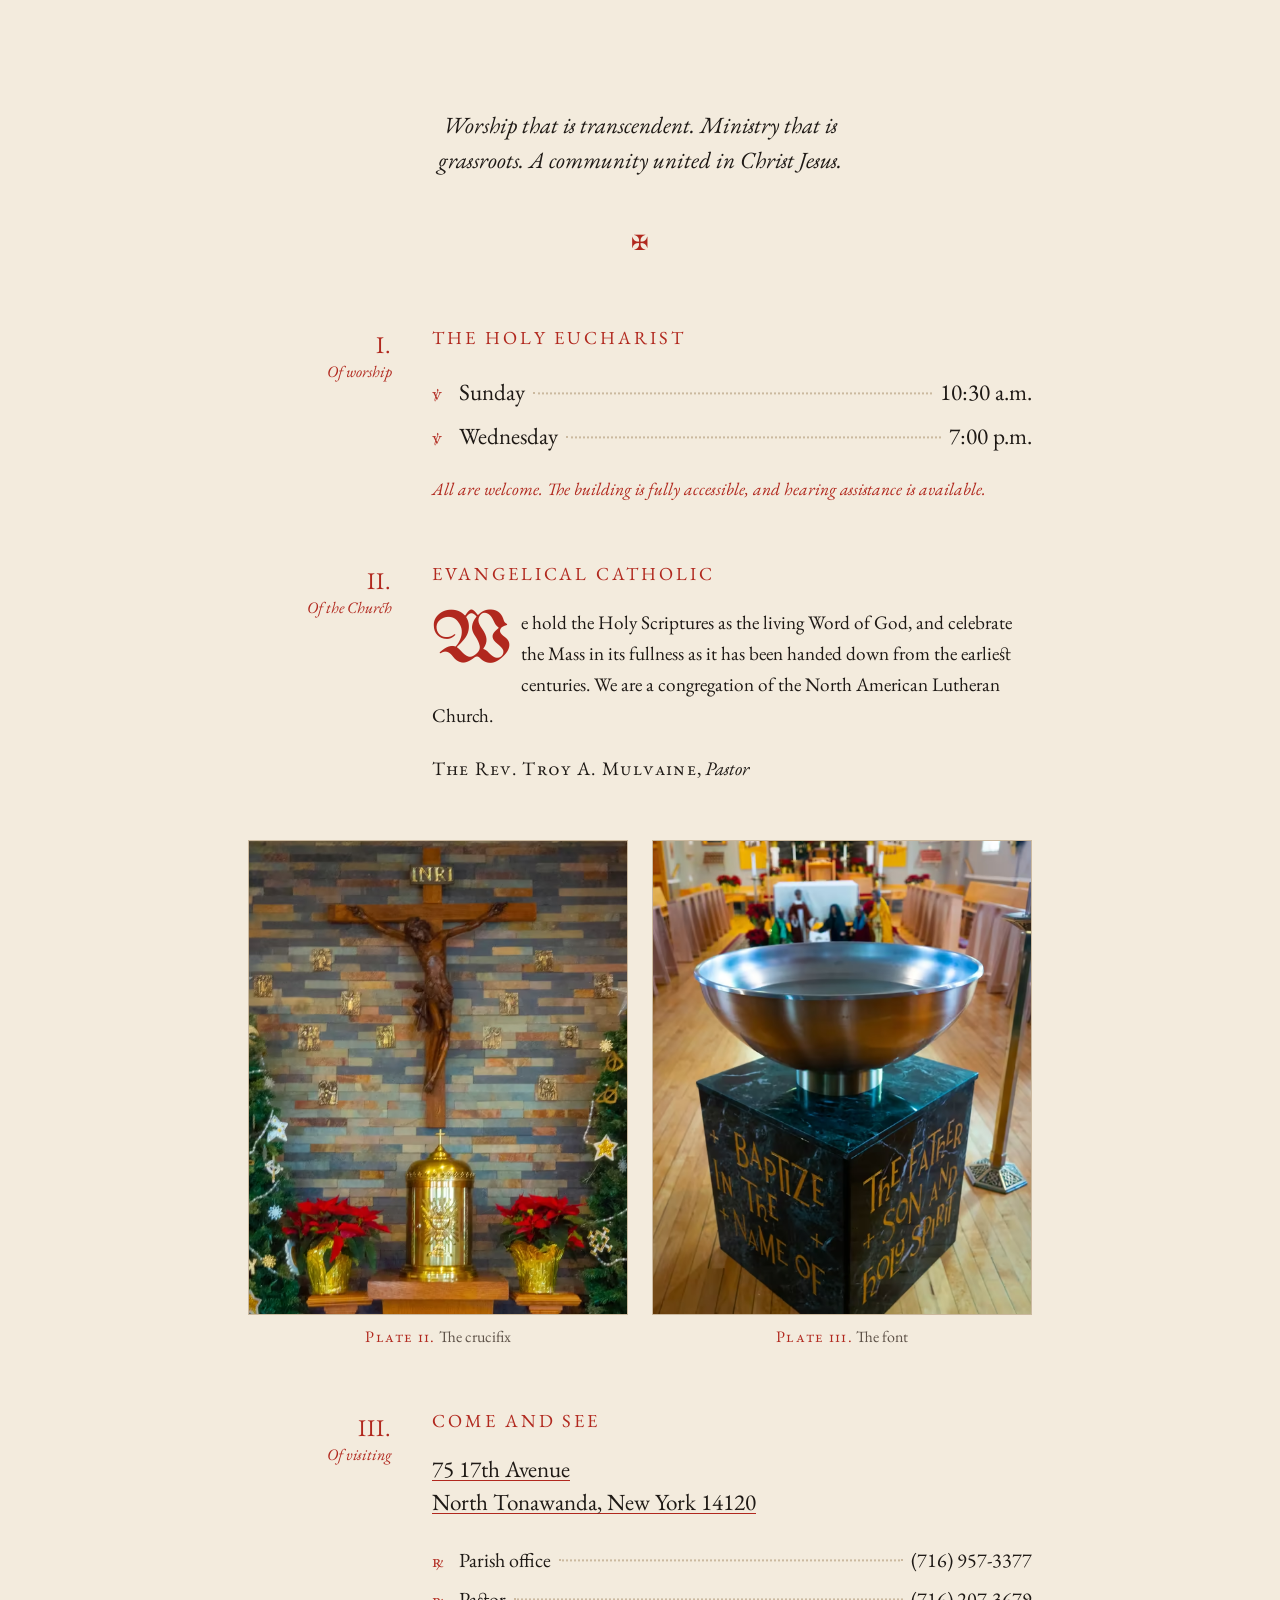
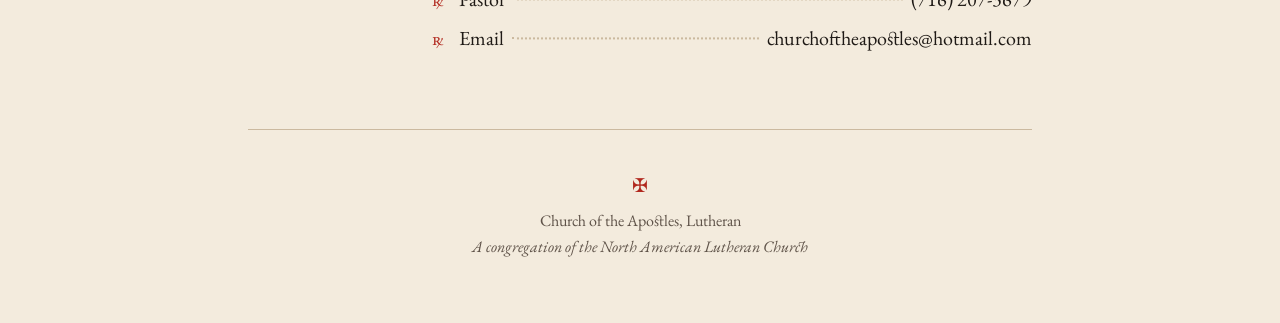
==== commit f96077dd: "Fix cross reveal stutter on iPhone - Screen-sized panels with clamped anchors instead of huge layers" ====
--- a/docs/index.html
+++ b/docs/index.html
@@ -25,7 +25,7 @@
 <link rel="preconnect" href="https://fonts.googleapis.com">
 <link rel="preconnect" href="https://fonts.gstatic.com" crossorigin>
 <link href="https://fonts.googleapis.com/css2?family=EB+Garamond:ital,wght@0,400;0,500;0,600;1,400&family=UnifrakturMaguntia&display=swap" rel="stylesheet">
-<link rel="stylesheet" href="styles.css?v=3">
+<link rel="stylesheet" href="styles.css?v=4">
 <script>if ('IntersectionObserver' in window && 'requestAnimationFrame' in window) document.documentElement.className += ' js';</script>
 
 <script type="application/ld+json">
@@ -137,6 +137,6 @@
   </footer>
 </main>
 
-<script src="script.js?v=3"></script>
+<script src="script.js?v=4"></script>
 </body>
 </html>
--- a/docs/styles.css
+++ b/docs/styles.css
@@ -43,7 +43,7 @@
 .js .paper { display: block; position: absolute; top: 0; right: 0; bottom: 0; left: 0; pointer-events: none; }
 .paper i { position: absolute; left: 0; top: 0; background: var(--paper); will-change: transform; -webkit-backface-visibility: hidden; backface-visibility: hidden; }
 .rule-x { display: none; }
-.js .rule-x { display: block; position: absolute; left: 0; top: 0; overflow: visible; pointer-events: none; transform-origin: 0 0; will-change: transform, opacity; }
+.js .rule-x { display: block; position: absolute; left: 0; top: 0; overflow: visible; pointer-events: none; }
 
 .tp { position: absolute; left: 0; right: 0; text-align: center; padding: 0 1.25rem; z-index: 2; will-change: opacity; }
 .tp.top { top: clamp(1.75rem, 6vh, 3.5rem); }
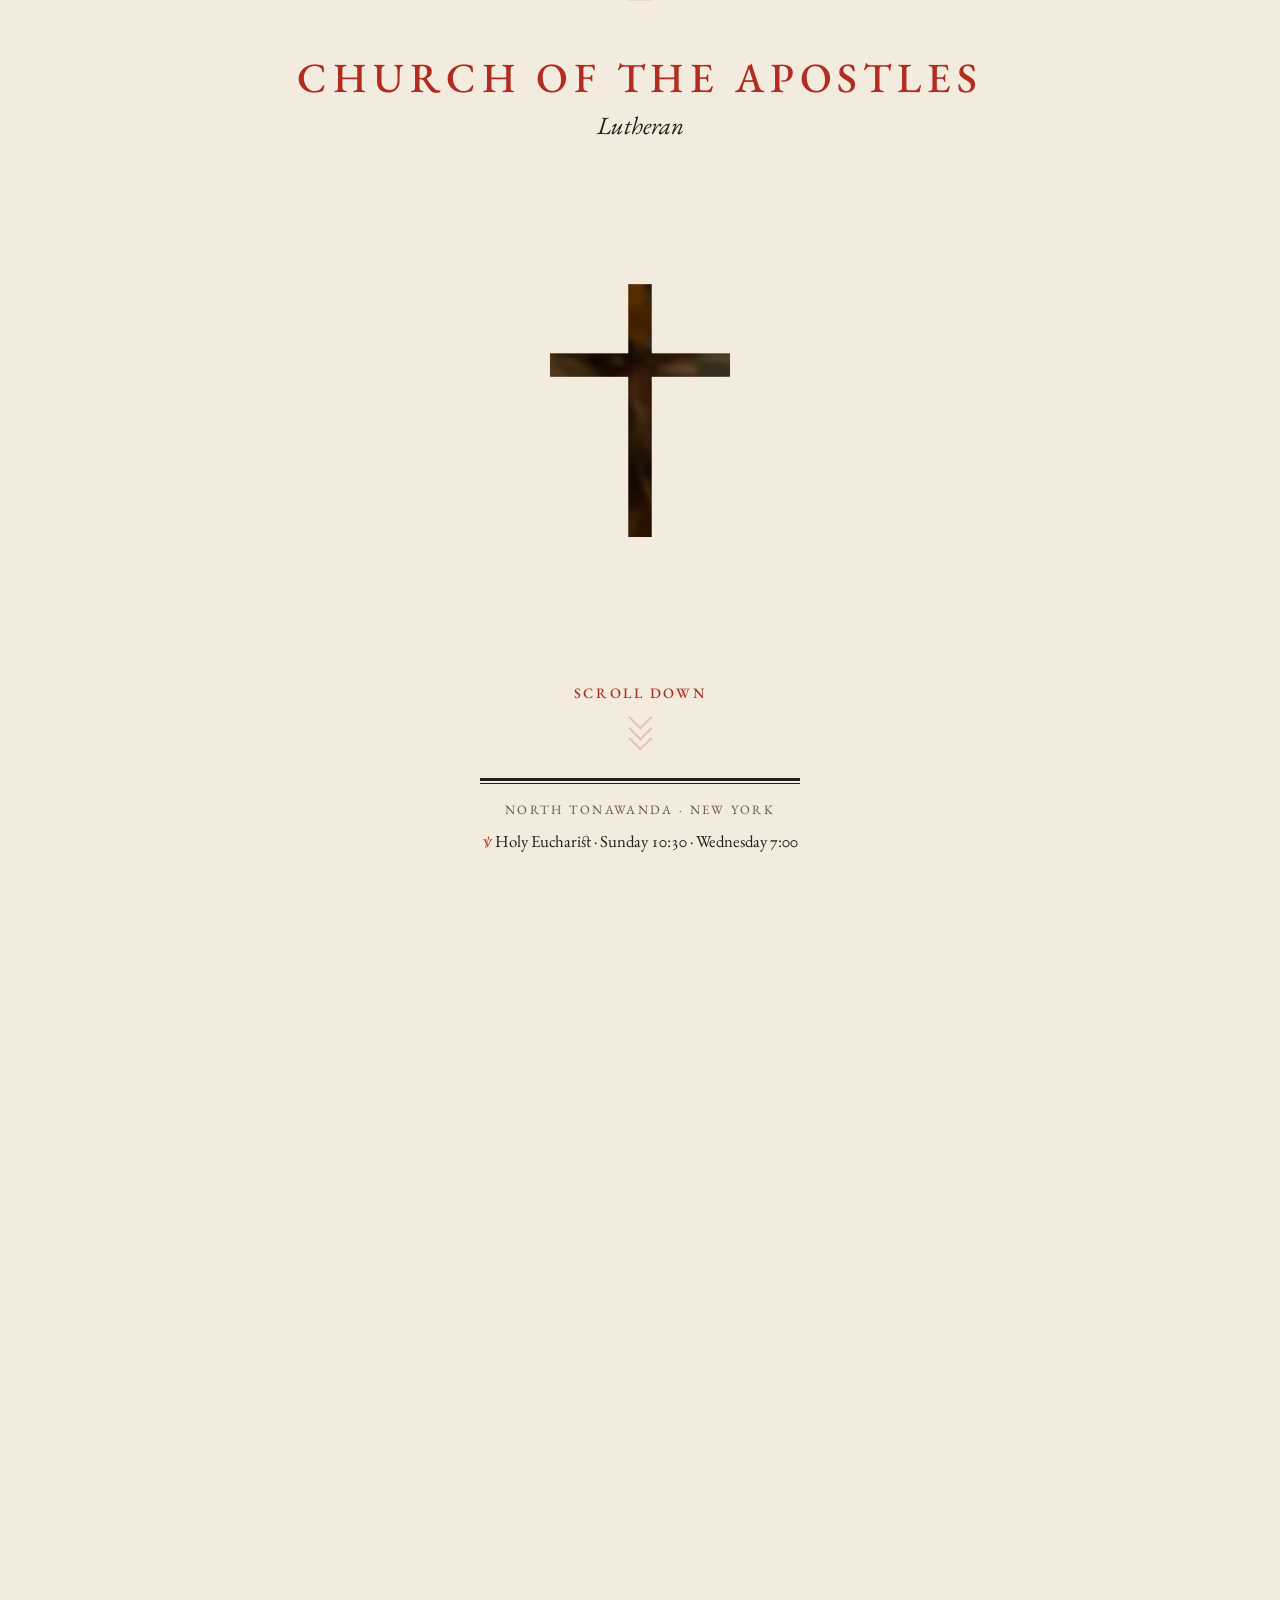
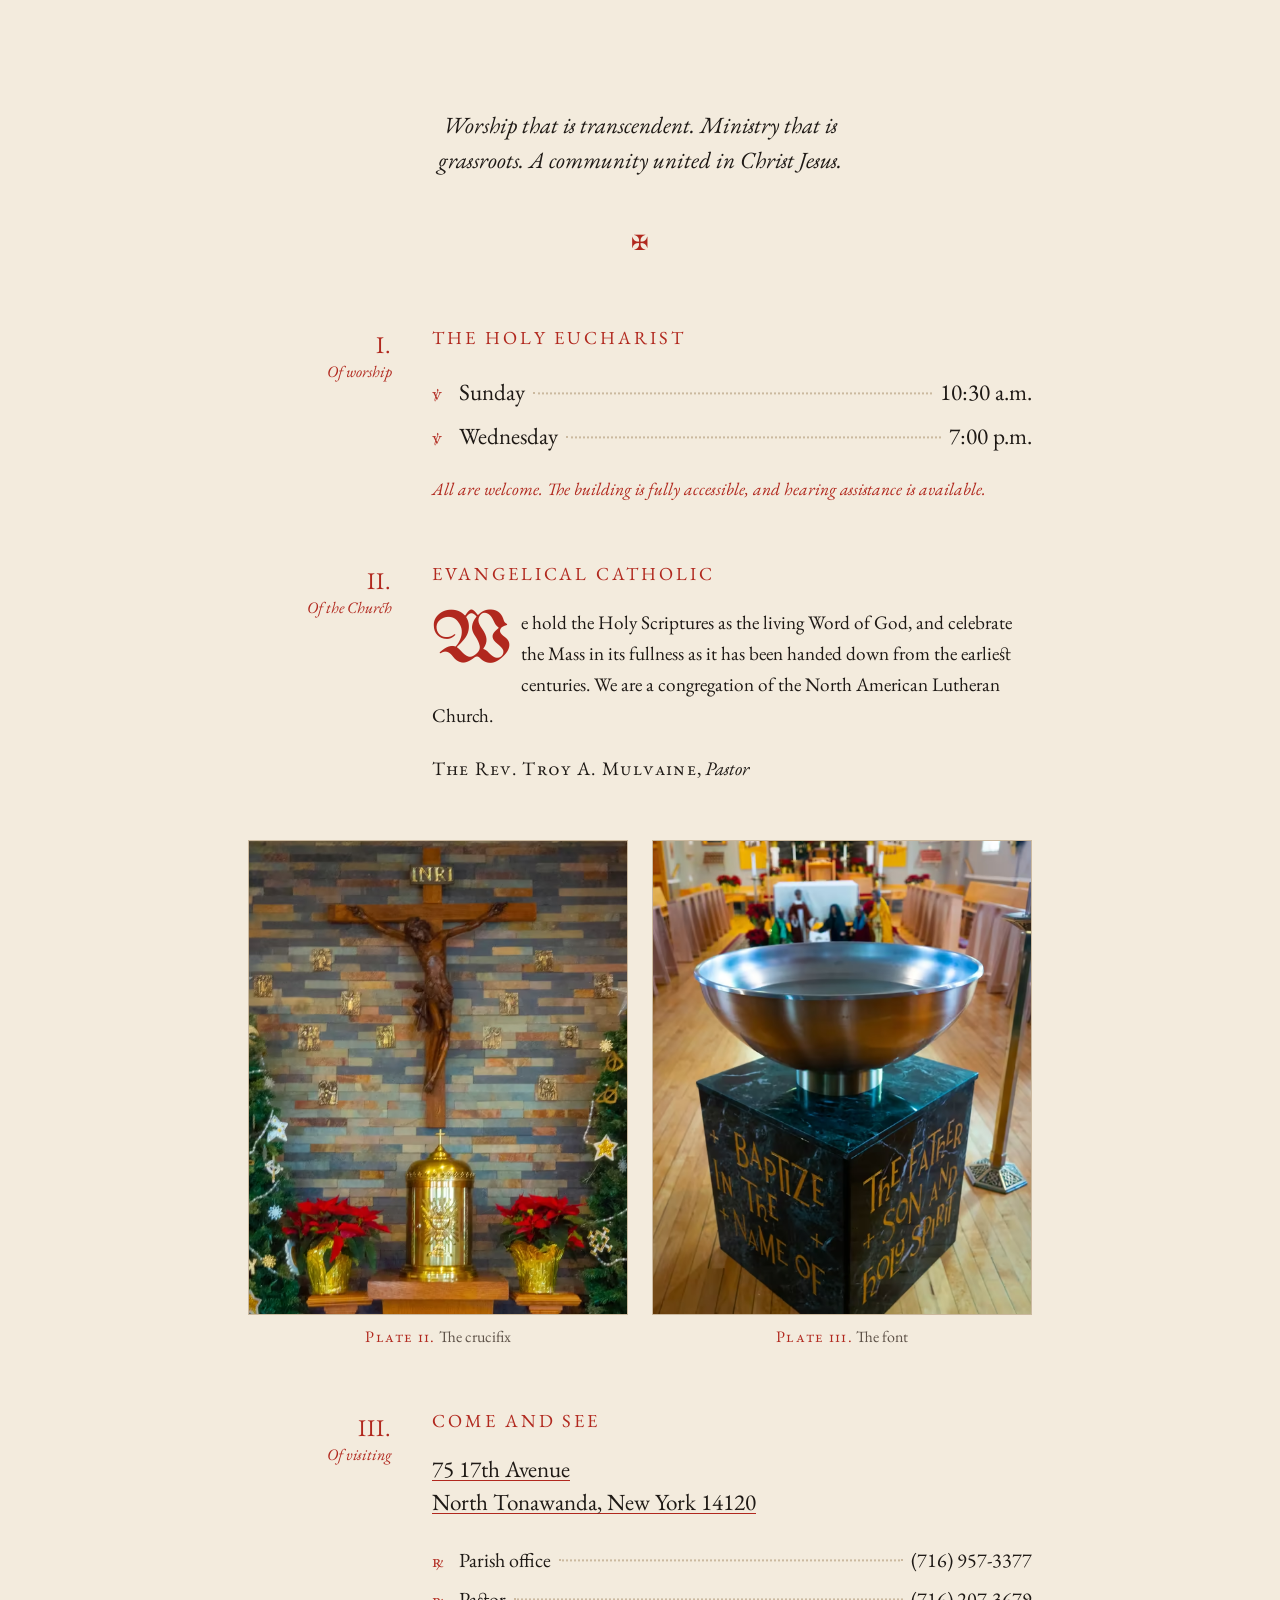
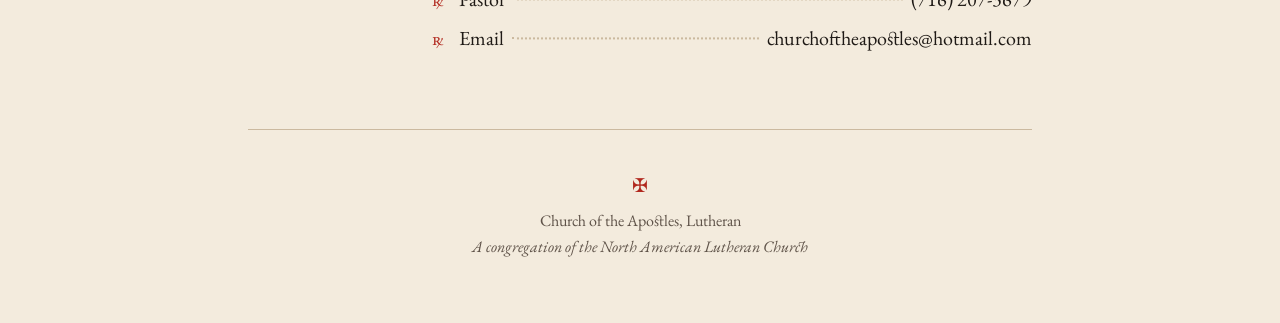
==== commit 04a866b4: "Move the site to churchoftheapostleslutheran.com Co-Authored-By: Claude Opus 5.5 <noreply@anthropic." ====
--- a/docs/index.html
+++ b/docs/index.html
@@ -6,14 +6,14 @@
 <title>Church of the Apostles, Lutheran · North Tonawanda, NY</title>
 <meta name="description" content="An Evangelical Catholic congregation of the North American Lutheran Church in North Tonawanda, New York. Holy Eucharist Sundays at 10:30 a.m. and Wednesdays at 7:00 p.m.">
 <meta name="theme-color" content="#f3ebdd">
-<link rel="canonical" href="https://jcontan.github.io/church-of-the-apostles/">
+<link rel="canonical" href="https://churchoftheapostleslutheran.com/">
 
 <meta property="og:type" content="website">
 <meta property="og:site_name" content="Church of the Apostles, Lutheran">
 <meta property="og:title" content="Church of the Apostles, Lutheran">
 <meta property="og:description" content="Holy Eucharist Sundays at 10:30 a.m. and Wednesdays at 7:00 p.m. 75 17th Avenue, North Tonawanda, New York.">
-<meta property="og:url" content="https://jcontan.github.io/church-of-the-apostles/">
-<meta property="og:image" content="https://jcontan.github.io/church-of-the-apostles/og-image.jpg">
+<meta property="og:url" content="https://churchoftheapostleslutheran.com/">
+<meta property="og:image" content="https://churchoftheapostleslutheran.com/og-image.jpg">
 <meta property="og:image:width" content="1200">
 <meta property="og:image:height" content="630">
 <meta property="og:image:alt" content="A crucifix seen through a cross outlined in red">
@@ -34,8 +34,8 @@
   "@type": "Church",
   "name": "Church of the Apostles, Lutheran",
   "description": "An Evangelical Catholic congregation of the North American Lutheran Church. Holy Eucharist Sundays at 10:30 a.m. and Wednesdays at 7:00 p.m.",
-  "url": "https://jcontan.github.io/church-of-the-apostles/",
-  "image": "https://jcontan.github.io/church-of-the-apostles/images/sanctuary-2000.jpg",
+  "url": "https://churchoftheapostleslutheran.com/",
+  "image": "https://churchoftheapostleslutheran.com/images/sanctuary-2000.jpg",
   "telephone": "+1-716-957-3377",
   "email": "churchoftheapostles@hotmail.com",
   "address": {
